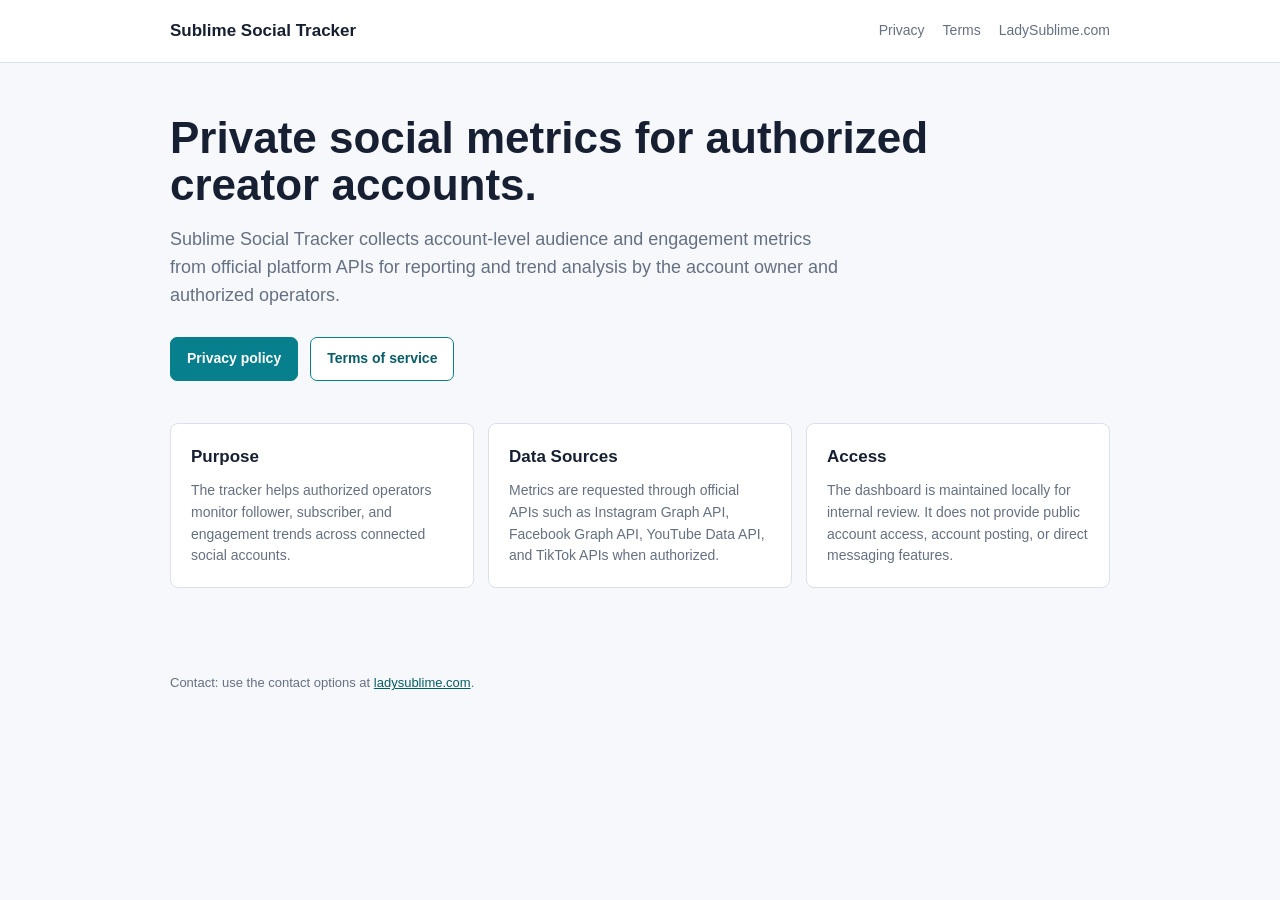
==== index.html @ 10f02aa6 "Add static tracker policy site" ====
<!doctype html>
<html lang="en">
<head>
  <meta charset="utf-8">
  <meta name="viewport" content="width=device-width, initial-scale=1">
  <meta name="robots" content="noindex">
  <title>Sublime Social Tracker</title>
  <meta name="description" content="A private social-media metrics tracker for authorized Lady Sublime accounts.">
  <link rel="stylesheet" href="styles.css">
</head>
<body>
  <header class="site-header">
    <nav class="nav" aria-label="Main navigation">
      <a class="brand" href="./">Sublime Social Tracker</a>
      <div class="nav-links">
        <a href="privacy.html">Privacy</a>
        <a href="terms.html">Terms</a>
        <a href="https://ladysublime.com">LadySublime.com</a>
      </div>
    </nav>
  </header>

  <main>
    <section class="hero">
      <h1>Private social metrics for authorized creator accounts.</h1>
      <p class="lead">Sublime Social Tracker collects account-level audience and engagement metrics from official platform APIs for reporting and trend analysis by the account owner and authorized operators.</p>
      <div class="actions">
        <a class="button" href="privacy.html">Privacy policy</a>
        <a class="button secondary" href="terms.html">Terms of service</a>
      </div>
    </section>

    <section class="grid" aria-label="Tracker summary">
      <article class="card">
        <h2>Purpose</h2>
        <p>The tracker helps authorized operators monitor follower, subscriber, and engagement trends across connected social accounts.</p>
      </article>
      <article class="card">
        <h2>Data Sources</h2>
        <p>Metrics are requested through official APIs such as Instagram Graph API, Facebook Graph API, YouTube Data API, and TikTok APIs when authorized.</p>
      </article>
      <article class="card">
        <h2>Access</h2>
        <p>The dashboard is maintained locally for internal review. It does not provide public account access, account posting, or direct messaging features.</p>
      </article>
    </section>
  </main>

  <footer class="site-footer">
    <p>Contact: use the contact options at <a href="https://ladysublime.com">ladysublime.com</a>.</p>
  </footer>
</body>
</html>
---- styles.css ----
:root {
  --bg: #f7f8fb;
  --panel: #ffffff;
  --ink: #172033;
  --muted: #657083;
  --line: #d9e1ea;
  --accent: #087f8c;
  --accent-dark: #075e68;
}

* {
  box-sizing: border-box;
}

html {
  color-scheme: light;
}

body {
  margin: 0;
  min-height: 100vh;
  color: var(--ink);
  background: var(--bg);
  font-family: -apple-system, BlinkMacSystemFont, "Helvetica Neue", Arial, sans-serif;
  line-height: 1.55;
}

a {
  color: var(--accent-dark);
}

.site-header {
  background: var(--panel);
  border-bottom: 1px solid var(--line);
}

.nav {
  display: flex;
  align-items: center;
  justify-content: space-between;
  gap: 24px;
  max-width: 980px;
  margin: 0 auto;
  padding: 18px 20px;
}

.brand {
  color: var(--ink);
  font-size: 17px;
  font-weight: 750;
  text-decoration: none;
}

.nav-links {
  display: flex;
  gap: 18px;
  font-size: 14px;
}

.nav-links a {
  color: var(--muted);
  text-decoration: none;
}

.nav-links a:hover {
  color: var(--accent-dark);
}

main {
  max-width: 980px;
  margin: 0 auto;
  padding: 52px 20px 72px;
}

.hero {
  max-width: 760px;
}

h1 {
  margin: 0;
  font-size: 44px;
  line-height: 1.05;
  letter-spacing: 0;
}

.lead {
  margin: 18px 0 0;
  color: var(--muted);
  font-size: 18px;
  max-width: 680px;
}

.actions {
  display: flex;
  flex-wrap: wrap;
  gap: 12px;
  margin-top: 28px;
}

.button {
  display: inline-flex;
  align-items: center;
  min-height: 42px;
  padding: 10px 16px;
  border-radius: 7px;
  border: 1px solid var(--accent);
  background: var(--accent);
  color: #ffffff;
  font-size: 14px;
  font-weight: 700;
  text-decoration: none;
}

.button.secondary {
  background: var(--panel);
  color: var(--accent-dark);
}

.grid {
  display: grid;
  grid-template-columns: repeat(3, minmax(0, 1fr));
  gap: 14px;
  margin-top: 42px;
}

.card {
  min-height: 160px;
  padding: 20px;
  background: var(--panel);
  border: 1px solid var(--line);
  border-radius: 8px;
}

.card h2 {
  margin: 0;
  font-size: 17px;
  letter-spacing: 0;
}

.card p {
  margin: 10px 0 0;
  color: var(--muted);
  font-size: 14px;
}

.document {
  max-width: 760px;
  padding: 28px;
  background: var(--panel);
  border: 1px solid var(--line);
  border-radius: 8px;
}

.document h1 {
  font-size: 34px;
}

.document h2 {
  margin-top: 28px;
  margin-bottom: 8px;
  font-size: 19px;
}

.document p,
.document li {
  color: var(--muted);
}

.document ul {
  padding-left: 22px;
}

.updated {
  margin-top: 8px;
  color: var(--muted);
  font-size: 13px;
}

.site-footer {
  max-width: 980px;
  margin: 0 auto;
  padding: 0 20px 36px;
  color: var(--muted);
  font-size: 13px;
}

@media (max-width: 760px) {
  .nav {
    align-items: flex-start;
    flex-direction: column;
  }

  .grid {
    grid-template-columns: 1fr;
  }

  h1 {
    font-size: 34px;
  }

  main {
    padding-top: 34px;
  }
}
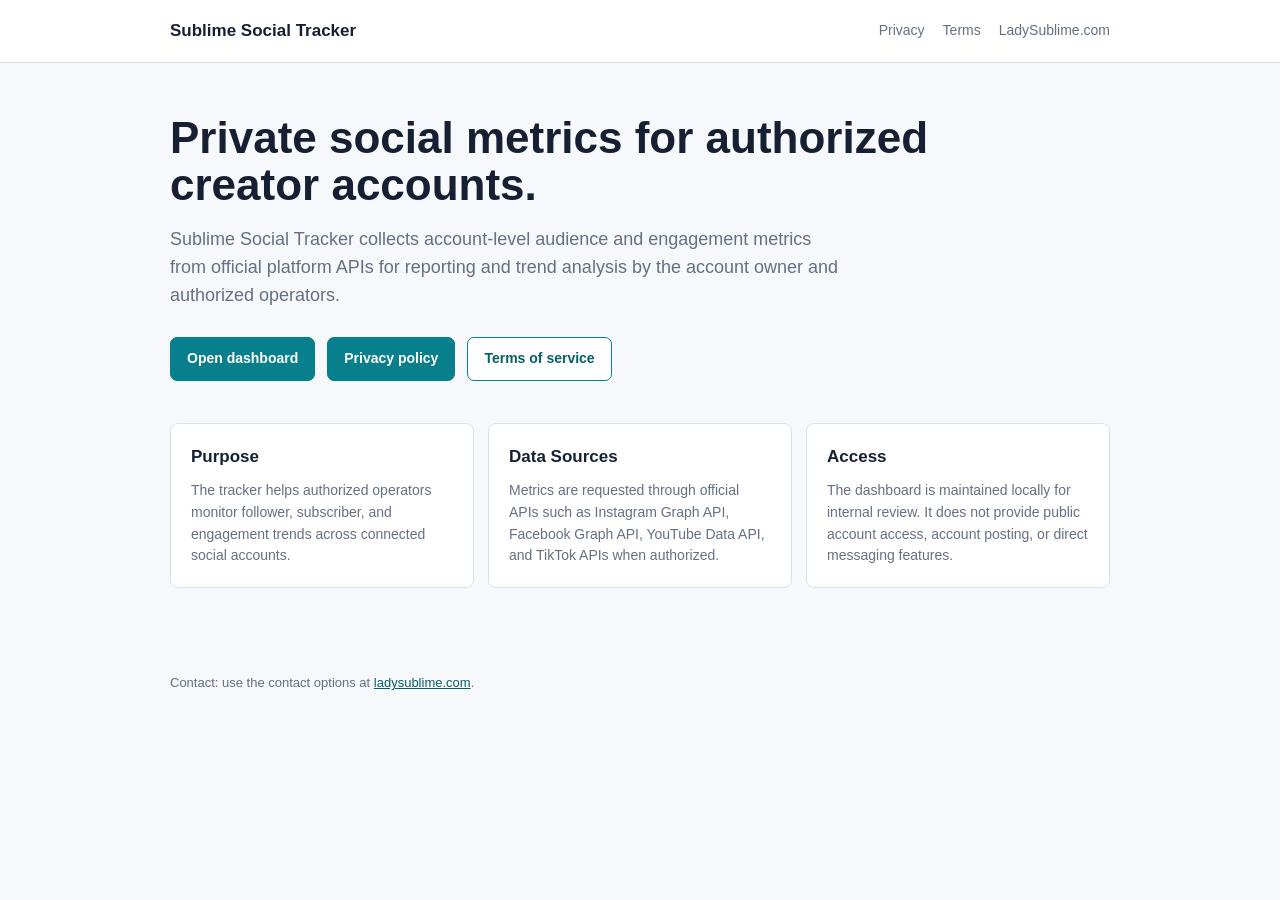
==== commit d57f4710: "Publish social dashboard snapshot" ====
--- a/index.html
+++ b/index.html
@@ -25,6 +25,7 @@
       <h1>Private social metrics for authorized creator accounts.</h1>
       <p class="lead">Sublime Social Tracker collects account-level audience and engagement metrics from official platform APIs for reporting and trend analysis by the account owner and authorized operators.</p>
       <div class="actions">
+        <a class="button primary" href="dashboard/">Open dashboard</a>
         <a class="button" href="privacy.html">Privacy policy</a>
         <a class="button secondary" href="terms.html">Terms of service</a>
       </div>
